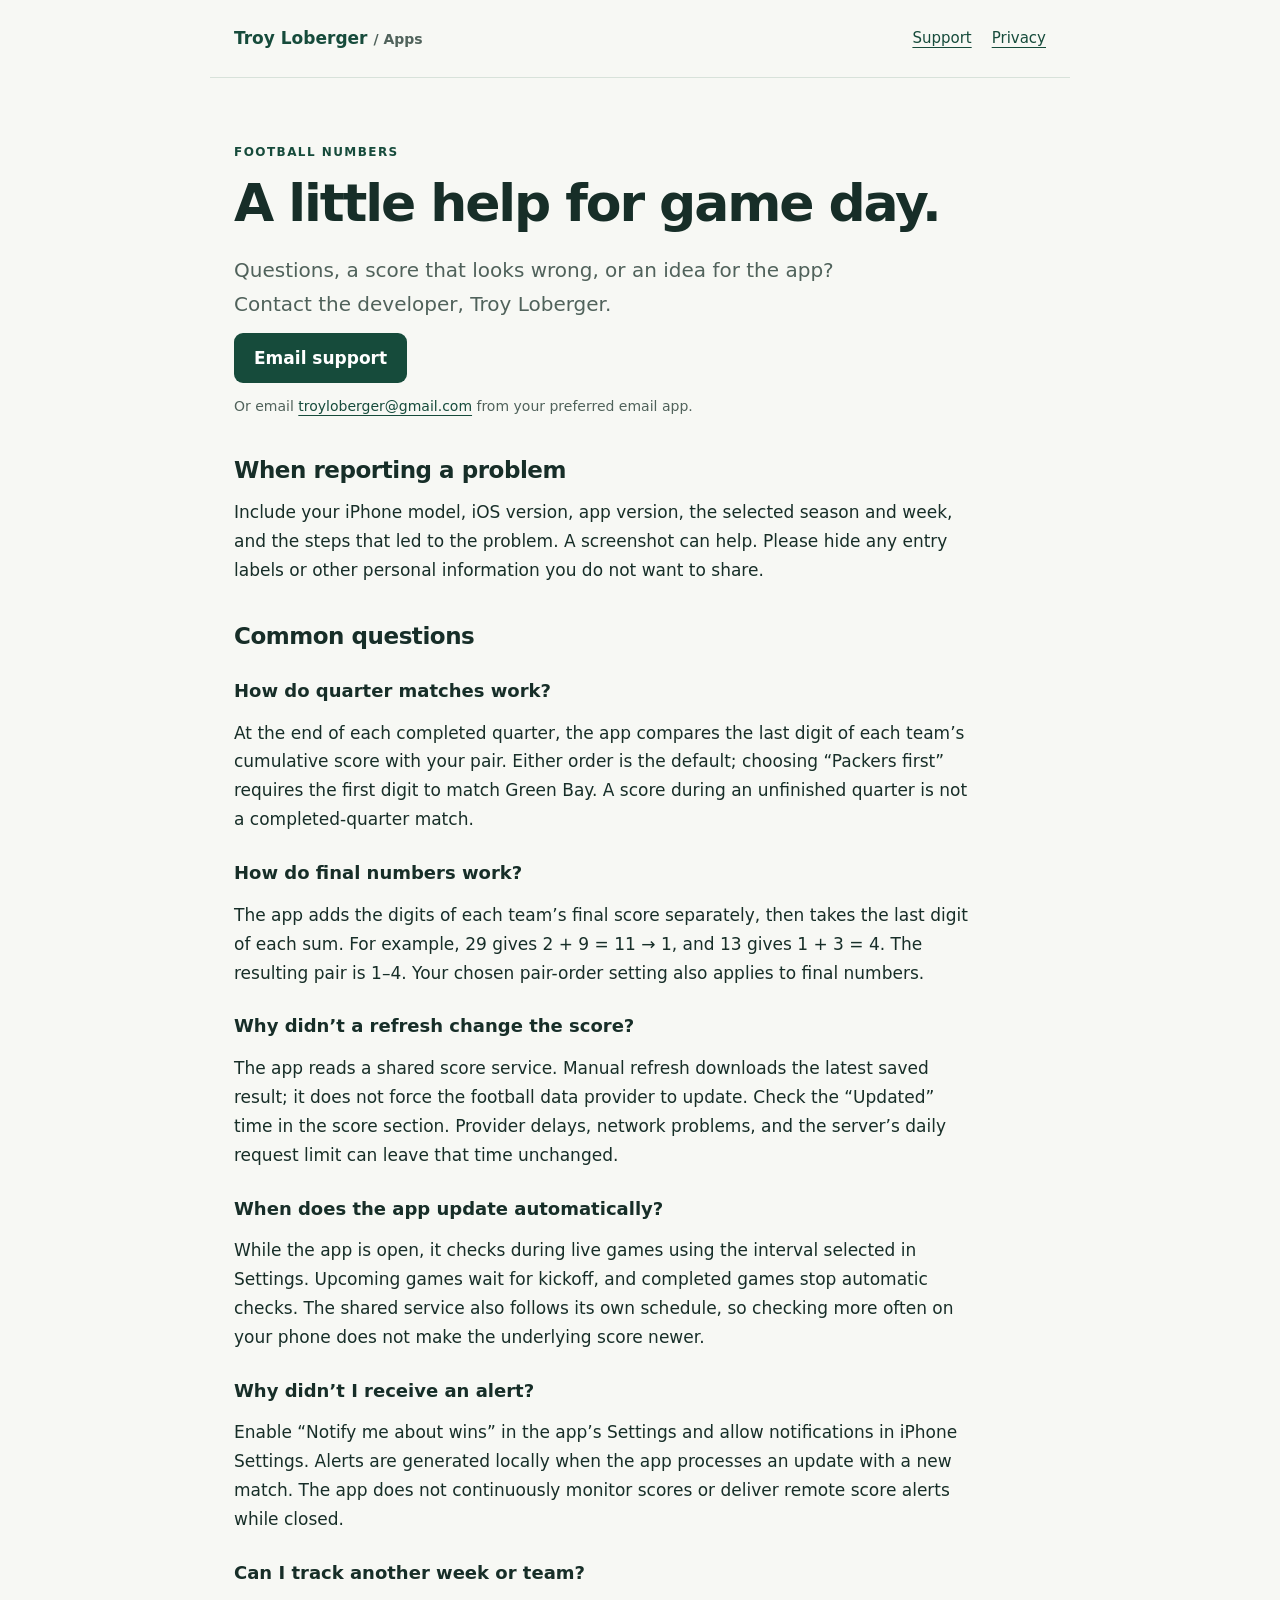
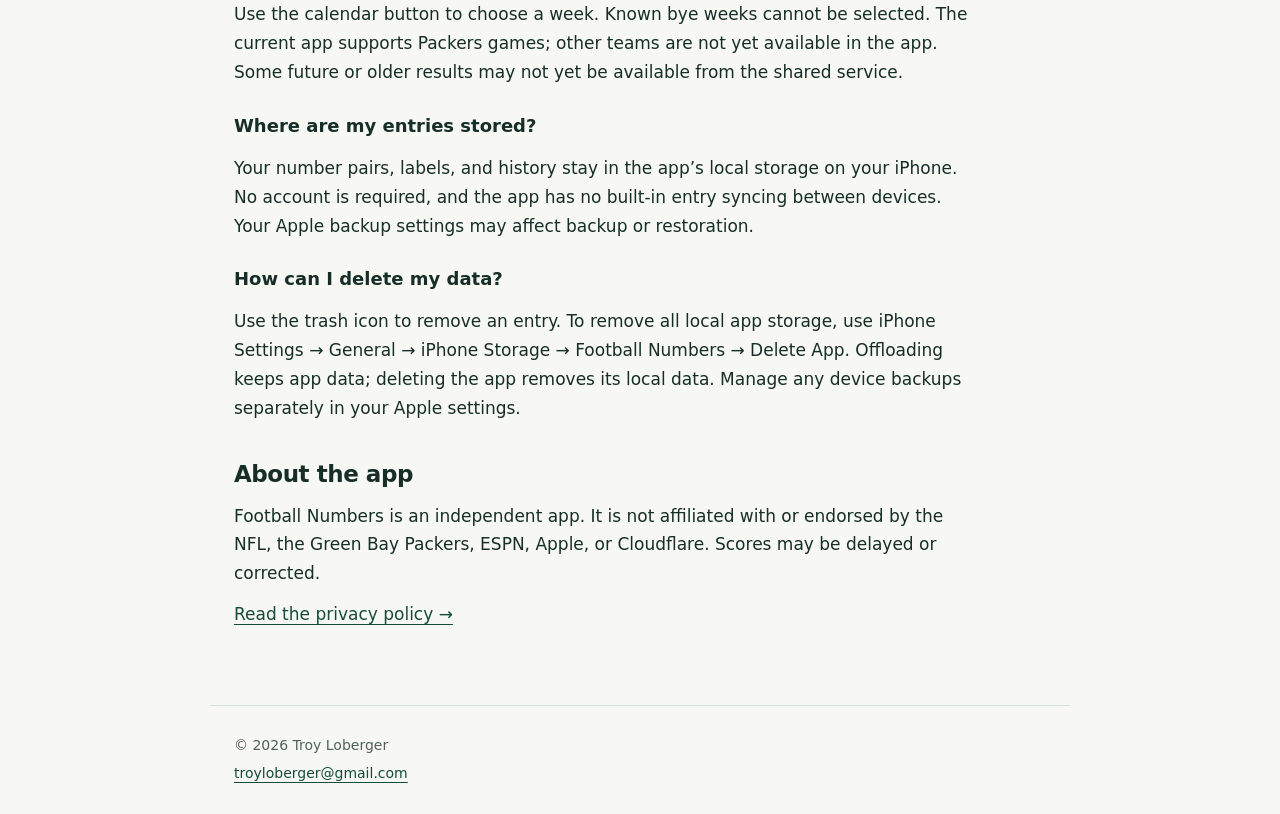
==== football-numbers/support.html @ c31c2f12 "Publish app support and privacy pages" ====
<!doctype html>
<html lang="en"><head><meta charset="utf-8"><meta name="viewport" content="width=device-width, initial-scale=1"><meta name="description" content="Contact Troy Loberger for Football Numbers support and find help with scores, matching rules, notifications, and local data."><title>Football Numbers Support · Troy Loberger</title><link rel="stylesheet" href="../styles.css"></head>
<body><a class="skip" href="#main">Skip to content</a><header><a class="brand" href="../index.html">Troy Loberger <span class="meta">/ Apps</span></a><nav aria-label="Main navigation"><a href="support.html">Support</a><a href="privacy.html">Privacy</a></nav></header><main id="main"><article><p class="eyebrow">Football Numbers</p><h1>A little help for game day.</h1><p class="intro">Questions, a score that looks wrong, or an idea for the app? Contact the developer, Troy Loberger.</p><p><a class="button" href="mailto:troyloberger@gmail.com?subject=Football%20Numbers%20Support">Email support</a></p><p class="meta">Or email <a href="mailto:troyloberger@gmail.com">troyloberger@gmail.com</a> from your preferred email app.</p>
<h2>When reporting a problem</h2><p>Include your iPhone model, iOS version, app version, the selected season and week, and the steps that led to the problem. A screenshot can help. Please hide any entry labels or other personal information you do not want to share.</p>
<h2>Common questions</h2><h3>How do quarter matches work?</h3><p>At the end of each completed quarter, the app compares the last digit of each team’s cumulative score with your pair. Either order is the default; choosing “Packers first” requires the first digit to match Green Bay. A score during an unfinished quarter is not a completed-quarter match.</p>
<h3>How do final numbers work?</h3><p>The app adds the digits of each team’s final score separately, then takes the last digit of each sum. For example, 29 gives 2 + 9 = 11 → 1, and 13 gives 1 + 3 = 4. The resulting pair is 1–4. Your chosen pair-order setting also applies to final numbers.</p>
<h3>Why didn’t a refresh change the score?</h3><p>The app reads a shared score service. Manual refresh downloads the latest saved result; it does not force the football data provider to update. Check the “Updated” time in the score section. Provider delays, network problems, and the server’s daily request limit can leave that time unchanged.</p>
<h3>When does the app update automatically?</h3><p>While the app is open, it checks during live games using the interval selected in Settings. Upcoming games wait for kickoff, and completed games stop automatic checks. The shared service also follows its own schedule, so checking more often on your phone does not make the underlying score newer.</p>
<h3>Why didn’t I receive an alert?</h3><p>Enable “Notify me about wins” in the app’s Settings and allow notifications in iPhone Settings. Alerts are generated locally when the app processes an update with a new match. The app does not continuously monitor scores or deliver remote score alerts while closed.</p>
<h3>Can I track another week or team?</h3><p>Use the calendar button to choose a week. Known bye weeks cannot be selected. The current app supports Packers games; other teams are not yet available in the app. Some future or older results may not yet be available from the shared service.</p>
<h3>Where are my entries stored?</h3><p>Your number pairs, labels, and history stay in the app’s local storage on your iPhone. No account is required, and the app has no built-in entry syncing between devices. Your Apple backup settings may affect backup or restoration.</p>
<h3>How can I delete my data?</h3><p>Use the trash icon to remove an entry. To remove all local app storage, use iPhone Settings → General → iPhone Storage → Football Numbers → Delete App. Offloading keeps app data; deleting the app removes its local data. Manage any device backups separately in your Apple settings.</p>
<h2>About the app</h2><p>Football Numbers is an independent app. It is not affiliated with or endorsed by the NFL, the Green Bay Packers, ESPN, Apple, or Cloudflare. Scores may be delayed or corrected.</p><p><a href="privacy.html">Read the privacy policy →</a></p></article></main><footer><p>© 2026 Troy Loberger</p><p><a href="mailto:troyloberger@gmail.com">troyloberger@gmail.com</a></p></footer></body></html>
---- styles.css ----
:root{color-scheme:light;--ink:#172e28;--muted:#50625b;--green:#164b3b;--paper:#f7f8f4;--line:#d8e2da}*{box-sizing:border-box}body{margin:0;background:var(--paper);color:var(--ink);font-family:system-ui,-apple-system,BlinkMacSystemFont,"Segoe UI",sans-serif;font-size:17px;line-height:1.7}a{color:var(--green);text-underline-offset:4px}a:hover{text-decoration-thickness:2px}a:focus-visible{outline:3px solid #9b6900;outline-offset:5px}.skip{position:absolute;left:16px;top:-80px;background:white;padding:8px}.skip:focus{top:8px}header,main,footer{max-width:860px;margin:auto;padding:24px}header{display:flex;justify-content:space-between;align-items:center;gap:16px;border-bottom:1px solid var(--line)}.brand{font-weight:750;text-decoration:none}nav{display:flex;gap:20px;font-size:15px}main{padding-top:52px;padding-bottom:64px;min-height:65vh}.eyebrow{text-transform:uppercase;letter-spacing:.12em;font-size:12px;font-weight:750;color:var(--green)}h1{font-size:clamp(34px,7vw,52px);line-height:1.12;letter-spacing:-.04em;margin:12px 0 20px}h2{font-size:23px;line-height:1.35;margin:36px 0 12px;letter-spacing:-.02em}h3{font-size:18px;margin:24px 0 8px}p,ul,ol{margin:12px 0}.intro{font-size:20px;color:var(--muted);max-width:680px}.meta{font-size:14px;color:var(--muted)}.callout{background:#eaf0e9;padding:20px 24px;border-left:4px solid var(--green);border-radius:0 10px 10px 0;margin:28px 0}.app{background:white;border:1px solid var(--line);padding:28px;border-radius:16px;margin-top:32px}.app h2{margin-top:0}.links{display:flex;gap:24px;flex-wrap:wrap;margin-top:20px}.button{display:inline-block;background:var(--green);color:white;padding:11px 20px;border-radius:9px;text-decoration:none;font-weight:650;overflow-wrap:anywhere}footer{border-top:1px solid var(--line);font-size:14px;color:var(--muted)}footer p{margin:4px 0}li{padding-left:4px;margin:5px 0}article{max-width:740px}code{font-size:.9em} @media(max-width:540px){header{align-items:flex-start;flex-direction:column}main{padding-top:32px}nav{gap:18px}.callout,.app{padding:20px}body{font-size:16px}}
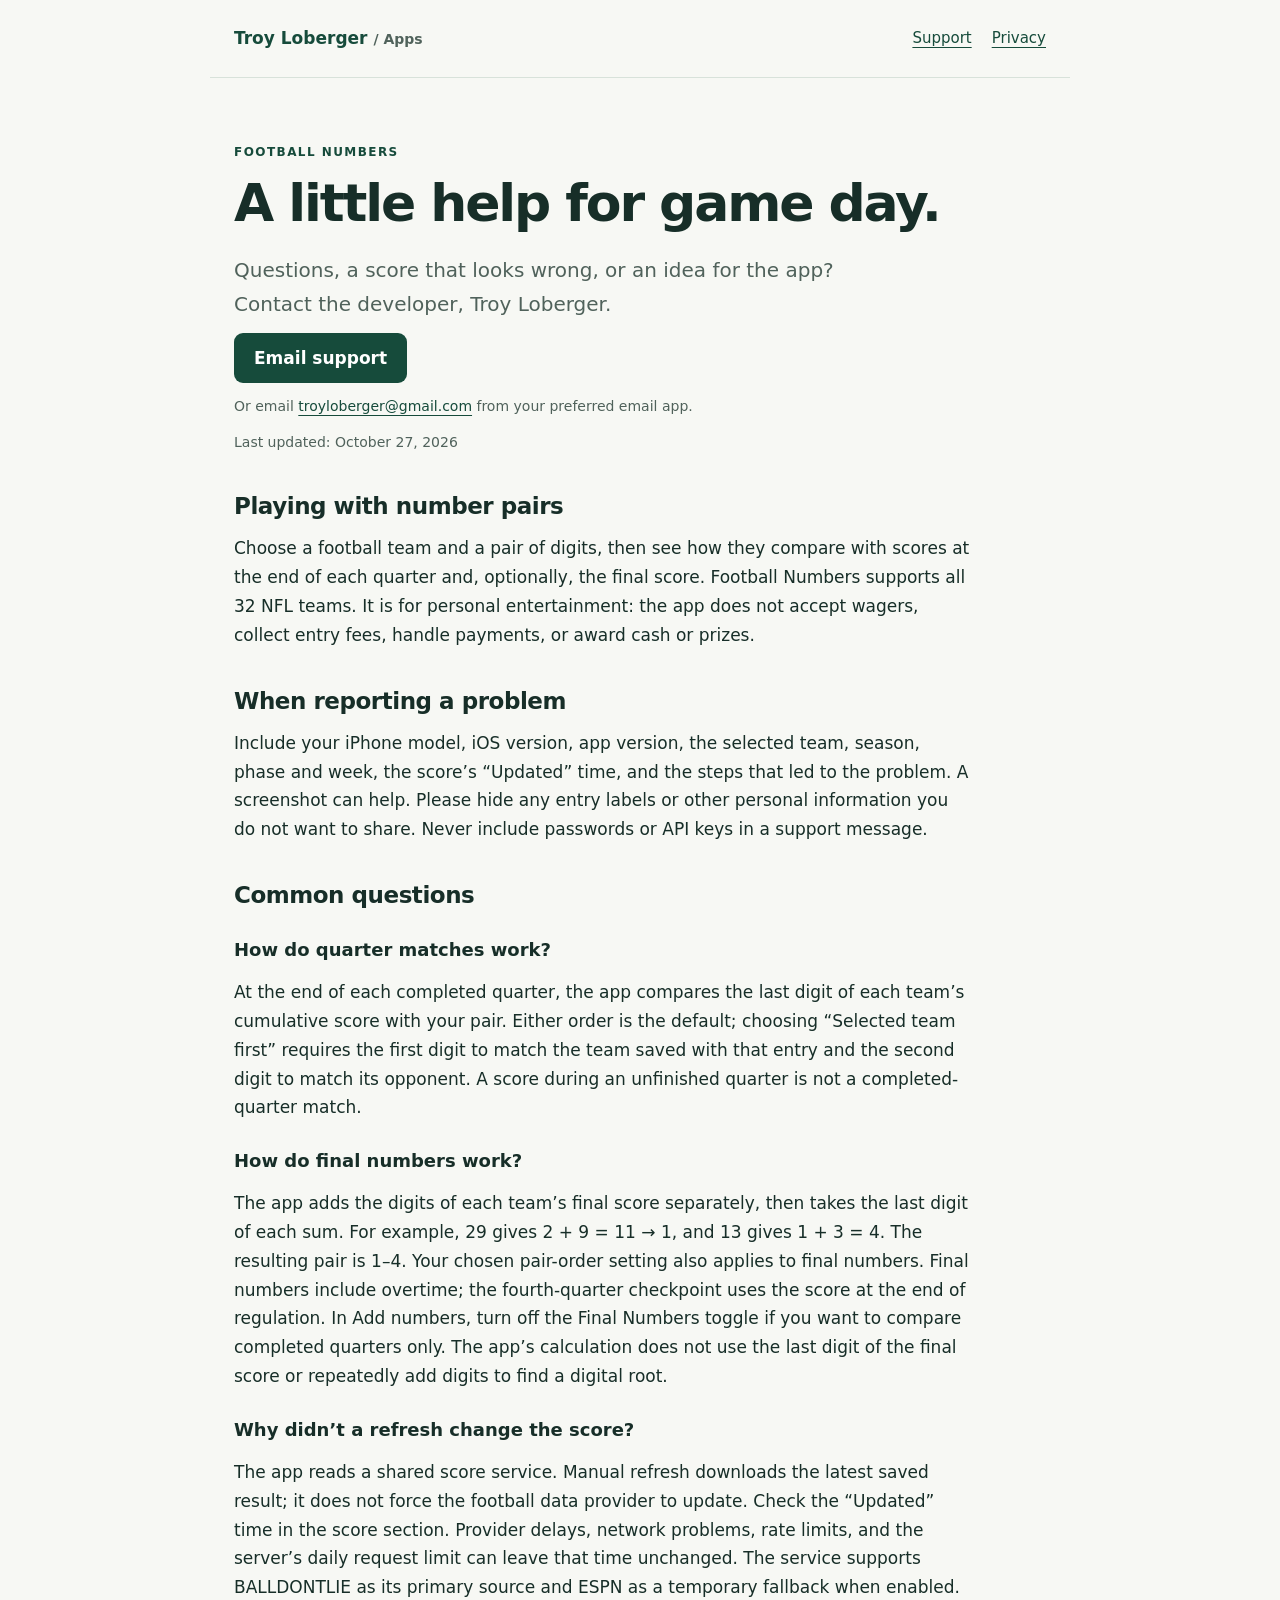
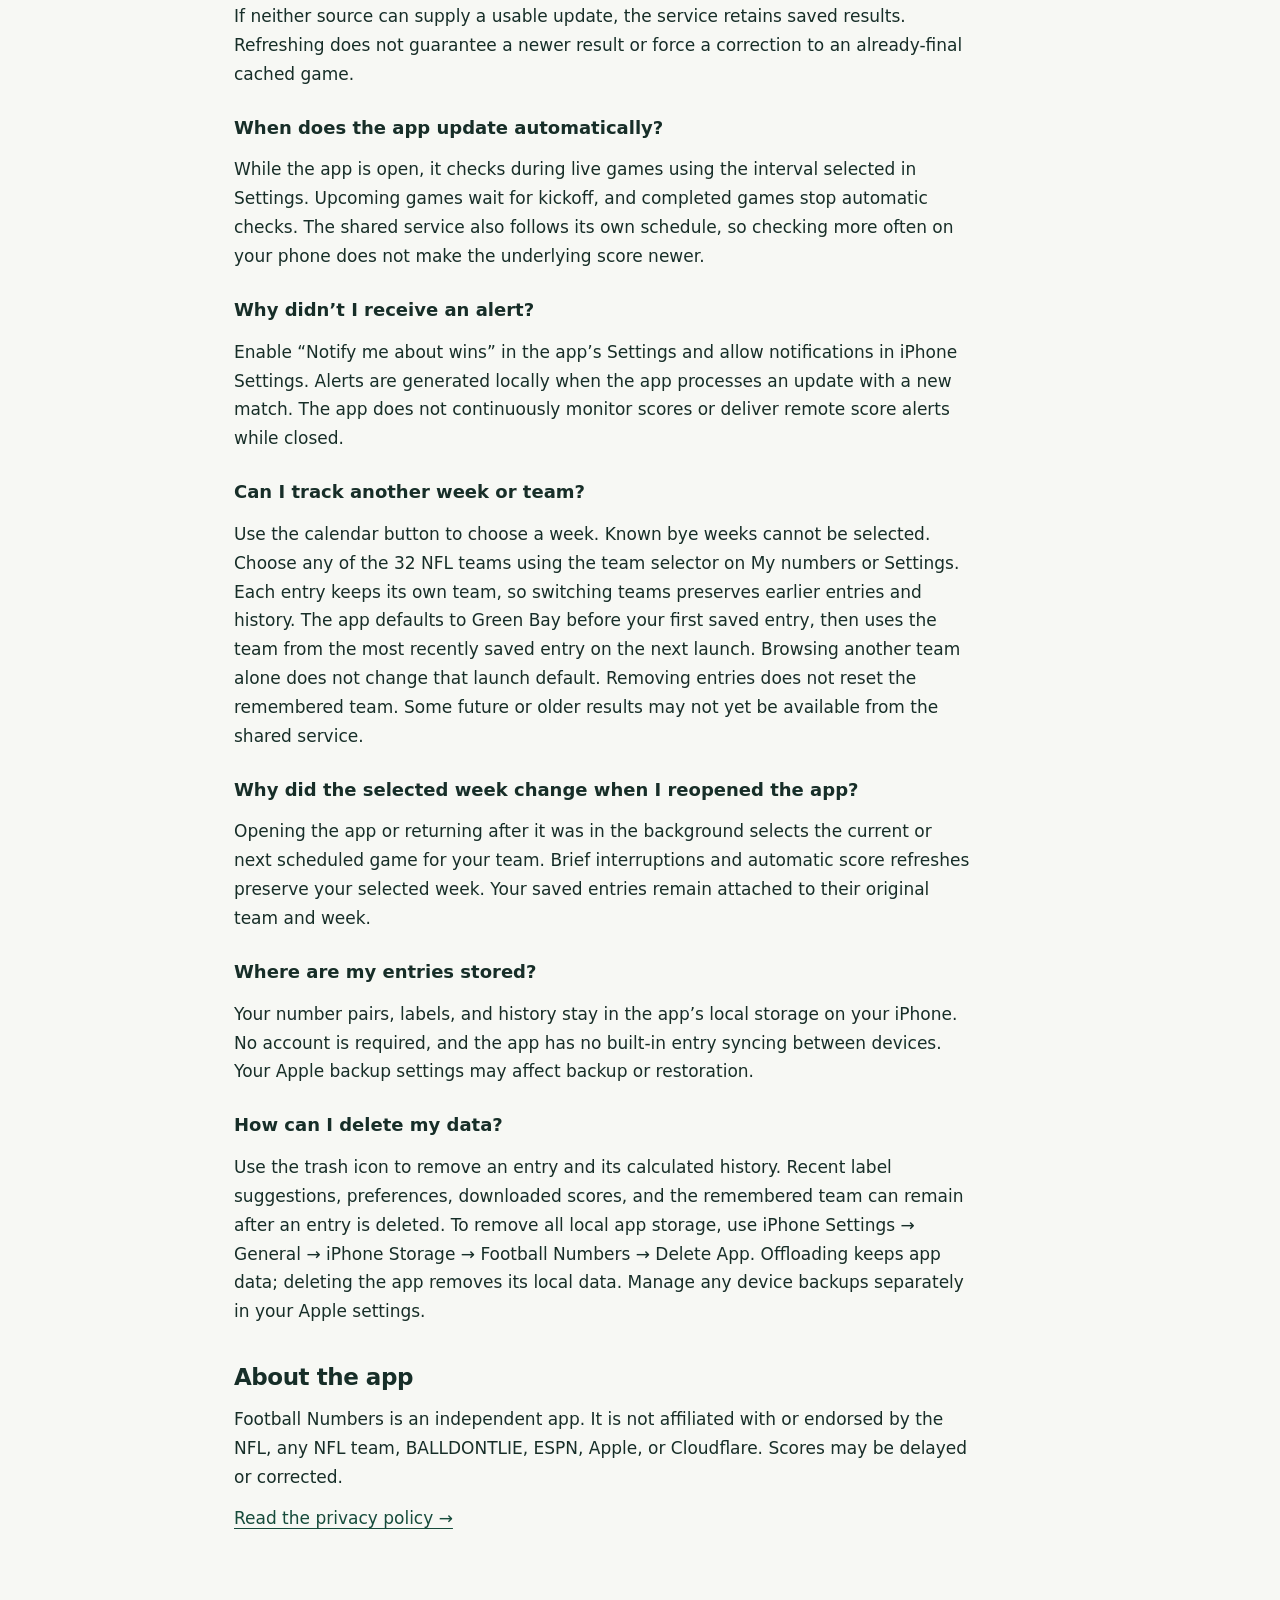
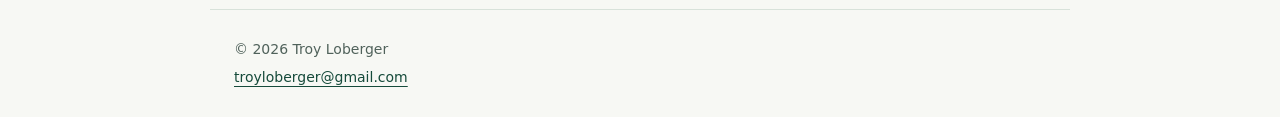
==== commit a13b9fc9: "Update Football Numbers privacy and support for all-team score matching" ====
--- a/football-numbers/support.html
+++ b/football-numbers/support.html
@@ -1,13 +1,16 @@
 <!doctype html>
 <html lang="en"><head><meta charset="utf-8"><meta name="viewport" content="width=device-width, initial-scale=1"><meta name="description" content="Contact Troy Loberger for Football Numbers support and find help with scores, matching rules, notifications, and local data."><title>Football Numbers Support · Troy Loberger</title><link rel="stylesheet" href="../styles.css"></head>
 <body><a class="skip" href="#main">Skip to content</a><header><a class="brand" href="../index.html">Troy Loberger <span class="meta">/ Apps</span></a><nav aria-label="Main navigation"><a href="support.html">Support</a><a href="privacy.html">Privacy</a></nav></header><main id="main"><article><p class="eyebrow">Football Numbers</p><h1>A little help for game day.</h1><p class="intro">Questions, a score that looks wrong, or an idea for the app? Contact the developer, Troy Loberger.</p><p><a class="button" href="mailto:troyloberger@gmail.com?subject=Football%20Numbers%20Support">Email support</a></p><p class="meta">Or email <a href="mailto:troyloberger@gmail.com">troyloberger@gmail.com</a> from your preferred email app.</p>
-<h2>When reporting a problem</h2><p>Include your iPhone model, iOS version, app version, the selected season and week, and the steps that led to the problem. A screenshot can help. Please hide any entry labels or other personal information you do not want to share.</p>
-<h2>Common questions</h2><h3>How do quarter matches work?</h3><p>At the end of each completed quarter, the app compares the last digit of each team’s cumulative score with your pair. Either order is the default; choosing “Packers first” requires the first digit to match Green Bay. A score during an unfinished quarter is not a completed-quarter match.</p>
-<h3>How do final numbers work?</h3><p>The app adds the digits of each team’s final score separately, then takes the last digit of each sum. For example, 29 gives 2 + 9 = 11 → 1, and 13 gives 1 + 3 = 4. The resulting pair is 1–4. Your chosen pair-order setting also applies to final numbers.</p>
-<h3>Why didn’t a refresh change the score?</h3><p>The app reads a shared score service. Manual refresh downloads the latest saved result; it does not force the football data provider to update. Check the “Updated” time in the score section. Provider delays, network problems, and the server’s daily request limit can leave that time unchanged.</p>
+<p class="meta">Last updated: October 27, 2026</p>
+<h2>Playing with number pairs</h2><p>Choose a football team and a pair of digits, then see how they compare with scores at the end of each quarter and, optionally, the final score. Football Numbers supports all 32 NFL teams. It is for personal entertainment: the app does not accept wagers, collect entry fees, handle payments, or award cash or prizes.</p>
+<h2>When reporting a problem</h2><p>Include your iPhone model, iOS version, app version, the selected team, season, phase and week, the score’s “Updated” time, and the steps that led to the problem. A screenshot can help. Please hide any entry labels or other personal information you do not want to share. Never include passwords or API keys in a support message.</p>
+<h2>Common questions</h2><h3>How do quarter matches work?</h3><p>At the end of each completed quarter, the app compares the last digit of each team’s cumulative score with your pair. Either order is the default; choosing “Selected team first” requires the first digit to match the team saved with that entry and the second digit to match its opponent. A score during an unfinished quarter is not a completed-quarter match.</p>
+<h3>How do final numbers work?</h3><p>The app adds the digits of each team’s final score separately, then takes the last digit of each sum. For example, 29 gives 2 + 9 = 11 → 1, and 13 gives 1 + 3 = 4. The resulting pair is 1–4. Your chosen pair-order setting also applies to final numbers. Final numbers include overtime; the fourth-quarter checkpoint uses the score at the end of regulation. In Add numbers, turn off the Final Numbers toggle if you want to compare completed quarters only. The app’s calculation does not use the last digit of the final score or repeatedly add digits to find a digital root.</p>
+<h3>Why didn’t a refresh change the score?</h3><p>The app reads a shared score service. Manual refresh downloads the latest saved result; it does not force the football data provider to update. Check the “Updated” time in the score section. Provider delays, network problems, rate limits, and the server’s daily request limit can leave that time unchanged. The service supports BALLDONTLIE as its primary source and ESPN as a temporary fallback when enabled. If neither source can supply a usable update, the service retains saved results. Refreshing does not guarantee a newer result or force a correction to an already-final cached game.</p>
 <h3>When does the app update automatically?</h3><p>While the app is open, it checks during live games using the interval selected in Settings. Upcoming games wait for kickoff, and completed games stop automatic checks. The shared service also follows its own schedule, so checking more often on your phone does not make the underlying score newer.</p>
 <h3>Why didn’t I receive an alert?</h3><p>Enable “Notify me about wins” in the app’s Settings and allow notifications in iPhone Settings. Alerts are generated locally when the app processes an update with a new match. The app does not continuously monitor scores or deliver remote score alerts while closed.</p>
-<h3>Can I track another week or team?</h3><p>Use the calendar button to choose a week. Known bye weeks cannot be selected. The current app supports Packers games; other teams are not yet available in the app. Some future or older results may not yet be available from the shared service.</p>
+<h3>Can I track another week or team?</h3><p>Use the calendar button to choose a week. Known bye weeks cannot be selected. Choose any of the 32 NFL teams using the team selector on My numbers or Settings. Each entry keeps its own team, so switching teams preserves earlier entries and history. The app defaults to Green Bay before your first saved entry, then uses the team from the most recently saved entry on the next launch. Browsing another team alone does not change that launch default. Removing entries does not reset the remembered team. Some future or older results may not yet be available from the shared service.</p>
+<h3>Why did the selected week change when I reopened the app?</h3><p>Opening the app or returning after it was in the background selects the current or next scheduled game for your team. Brief interruptions and automatic score refreshes preserve your selected week. Your saved entries remain attached to their original team and week.</p>
 <h3>Where are my entries stored?</h3><p>Your number pairs, labels, and history stay in the app’s local storage on your iPhone. No account is required, and the app has no built-in entry syncing between devices. Your Apple backup settings may affect backup or restoration.</p>
-<h3>How can I delete my data?</h3><p>Use the trash icon to remove an entry. To remove all local app storage, use iPhone Settings → General → iPhone Storage → Football Numbers → Delete App. Offloading keeps app data; deleting the app removes its local data. Manage any device backups separately in your Apple settings.</p>
-<h2>About the app</h2><p>Football Numbers is an independent app. It is not affiliated with or endorsed by the NFL, the Green Bay Packers, ESPN, Apple, or Cloudflare. Scores may be delayed or corrected.</p><p><a href="privacy.html">Read the privacy policy →</a></p></article></main><footer><p>© 2026 Troy Loberger</p><p><a href="mailto:troyloberger@gmail.com">troyloberger@gmail.com</a></p></footer></body></html>+<h3>How can I delete my data?</h3><p>Use the trash icon to remove an entry and its calculated history. Recent label suggestions, preferences, downloaded scores, and the remembered team can remain after an entry is deleted. To remove all local app storage, use iPhone Settings → General → iPhone Storage → Football Numbers → Delete App. Offloading keeps app data; deleting the app removes its local data. Manage any device backups separately in your Apple settings.</p>
+<h2>About the app</h2><p>Football Numbers is an independent app. It is not affiliated with or endorsed by the NFL, any NFL team, BALLDONTLIE, ESPN, Apple, or Cloudflare. Scores may be delayed or corrected.</p><p><a href="privacy.html">Read the privacy policy →</a></p></article></main><footer><p>© 2026 Troy Loberger</p><p><a href="mailto:troyloberger@gmail.com">troyloberger@gmail.com</a></p></footer></body></html>
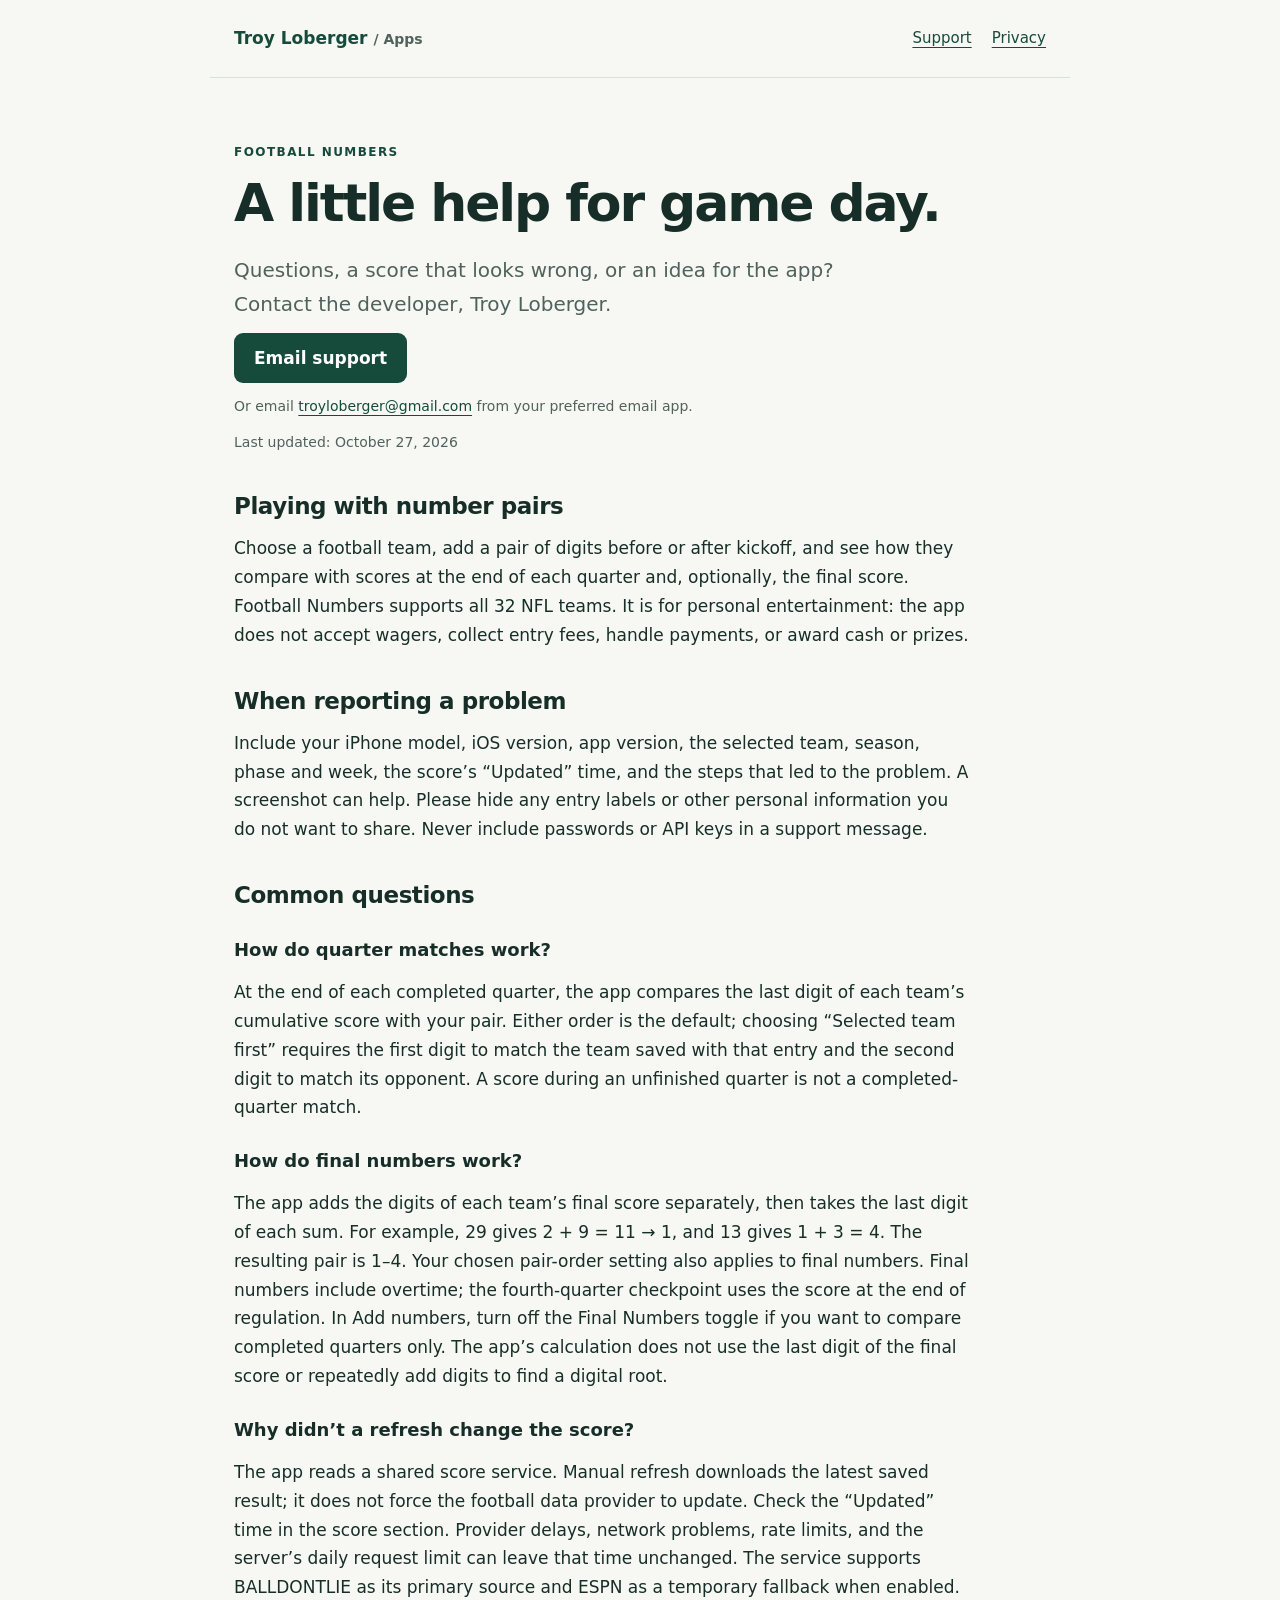
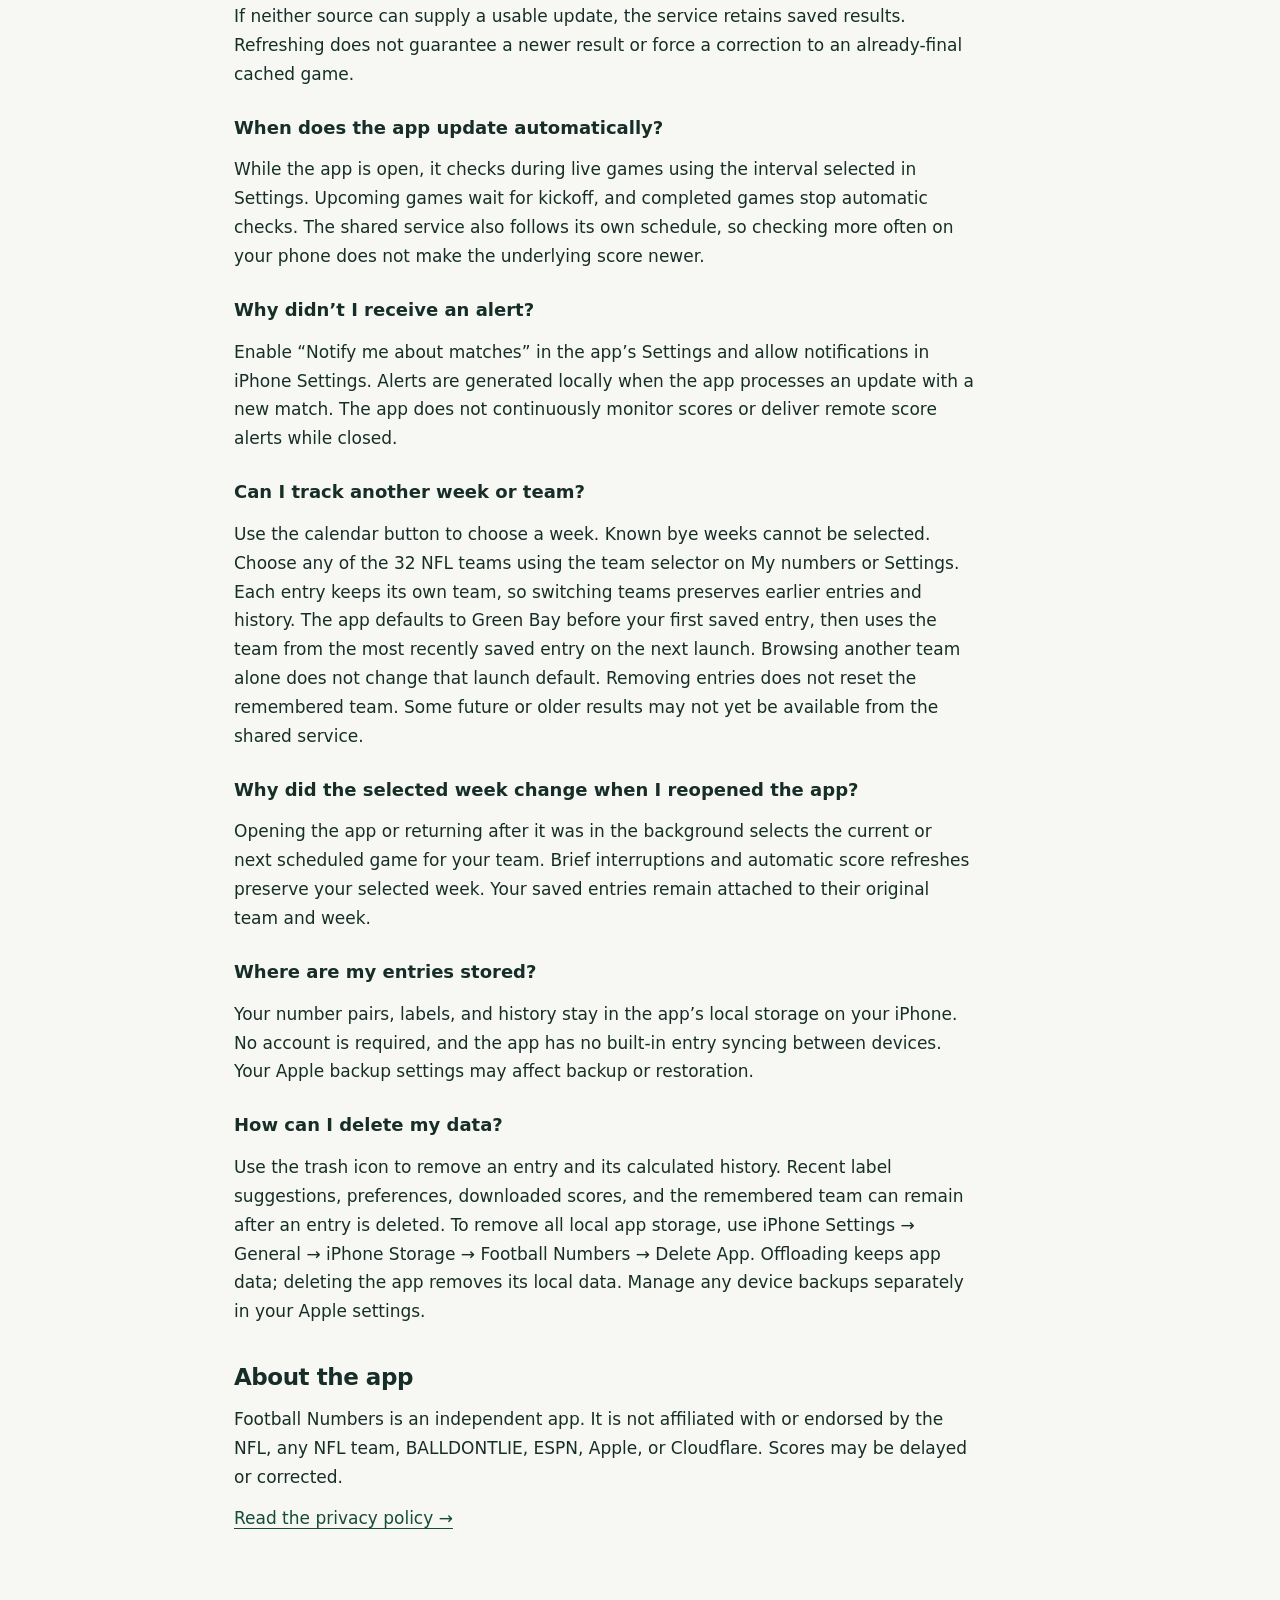
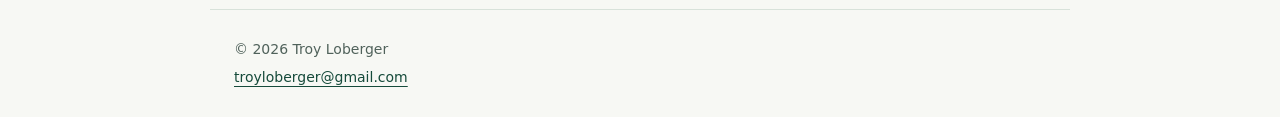
==== commit 7ca2ddd9: "Align support copy with match alerts and after-kickoff guesses" ====
--- a/football-numbers/support.html
+++ b/football-numbers/support.html
@@ -2,13 +2,13 @@
 <html lang="en"><head><meta charset="utf-8"><meta name="viewport" content="width=device-width, initial-scale=1"><meta name="description" content="Contact Troy Loberger for Football Numbers support and find help with scores, matching rules, notifications, and local data."><title>Football Numbers Support · Troy Loberger</title><link rel="stylesheet" href="../styles.css"></head>
 <body><a class="skip" href="#main">Skip to content</a><header><a class="brand" href="../index.html">Troy Loberger <span class="meta">/ Apps</span></a><nav aria-label="Main navigation"><a href="support.html">Support</a><a href="privacy.html">Privacy</a></nav></header><main id="main"><article><p class="eyebrow">Football Numbers</p><h1>A little help for game day.</h1><p class="intro">Questions, a score that looks wrong, or an idea for the app? Contact the developer, Troy Loberger.</p><p><a class="button" href="mailto:troyloberger@gmail.com?subject=Football%20Numbers%20Support">Email support</a></p><p class="meta">Or email <a href="mailto:troyloberger@gmail.com">troyloberger@gmail.com</a> from your preferred email app.</p>
 <p class="meta">Last updated: October 27, 2026</p>
-<h2>Playing with number pairs</h2><p>Choose a football team and a pair of digits, then see how they compare with scores at the end of each quarter and, optionally, the final score. Football Numbers supports all 32 NFL teams. It is for personal entertainment: the app does not accept wagers, collect entry fees, handle payments, or award cash or prizes.</p>
+<h2>Playing with number pairs</h2><p>Choose a football team, add a pair of digits before or after kickoff, and see how they compare with scores at the end of each quarter and, optionally, the final score. Football Numbers supports all 32 NFL teams. It is for personal entertainment: the app does not accept wagers, collect entry fees, handle payments, or award cash or prizes.</p>
 <h2>When reporting a problem</h2><p>Include your iPhone model, iOS version, app version, the selected team, season, phase and week, the score’s “Updated” time, and the steps that led to the problem. A screenshot can help. Please hide any entry labels or other personal information you do not want to share. Never include passwords or API keys in a support message.</p>
 <h2>Common questions</h2><h3>How do quarter matches work?</h3><p>At the end of each completed quarter, the app compares the last digit of each team’s cumulative score with your pair. Either order is the default; choosing “Selected team first” requires the first digit to match the team saved with that entry and the second digit to match its opponent. A score during an unfinished quarter is not a completed-quarter match.</p>
 <h3>How do final numbers work?</h3><p>The app adds the digits of each team’s final score separately, then takes the last digit of each sum. For example, 29 gives 2 + 9 = 11 → 1, and 13 gives 1 + 3 = 4. The resulting pair is 1–4. Your chosen pair-order setting also applies to final numbers. Final numbers include overtime; the fourth-quarter checkpoint uses the score at the end of regulation. In Add numbers, turn off the Final Numbers toggle if you want to compare completed quarters only. The app’s calculation does not use the last digit of the final score or repeatedly add digits to find a digital root.</p>
 <h3>Why didn’t a refresh change the score?</h3><p>The app reads a shared score service. Manual refresh downloads the latest saved result; it does not force the football data provider to update. Check the “Updated” time in the score section. Provider delays, network problems, rate limits, and the server’s daily request limit can leave that time unchanged. The service supports BALLDONTLIE as its primary source and ESPN as a temporary fallback when enabled. If neither source can supply a usable update, the service retains saved results. Refreshing does not guarantee a newer result or force a correction to an already-final cached game.</p>
 <h3>When does the app update automatically?</h3><p>While the app is open, it checks during live games using the interval selected in Settings. Upcoming games wait for kickoff, and completed games stop automatic checks. The shared service also follows its own schedule, so checking more often on your phone does not make the underlying score newer.</p>
-<h3>Why didn’t I receive an alert?</h3><p>Enable “Notify me about wins” in the app’s Settings and allow notifications in iPhone Settings. Alerts are generated locally when the app processes an update with a new match. The app does not continuously monitor scores or deliver remote score alerts while closed.</p>
+<h3>Why didn’t I receive an alert?</h3><p>Enable “Notify me about matches” in the app’s Settings and allow notifications in iPhone Settings. Alerts are generated locally when the app processes an update with a new match. The app does not continuously monitor scores or deliver remote score alerts while closed.</p>
 <h3>Can I track another week or team?</h3><p>Use the calendar button to choose a week. Known bye weeks cannot be selected. Choose any of the 32 NFL teams using the team selector on My numbers or Settings. Each entry keeps its own team, so switching teams preserves earlier entries and history. The app defaults to Green Bay before your first saved entry, then uses the team from the most recently saved entry on the next launch. Browsing another team alone does not change that launch default. Removing entries does not reset the remembered team. Some future or older results may not yet be available from the shared service.</p>
 <h3>Why did the selected week change when I reopened the app?</h3><p>Opening the app or returning after it was in the background selects the current or next scheduled game for your team. Brief interruptions and automatic score refreshes preserve your selected week. Your saved entries remain attached to their original team and week.</p>
 <h3>Where are my entries stored?</h3><p>Your number pairs, labels, and history stay in the app’s local storage on your iPhone. No account is required, and the app has no built-in entry syncing between devices. Your Apple backup settings may affect backup or restoration.</p>
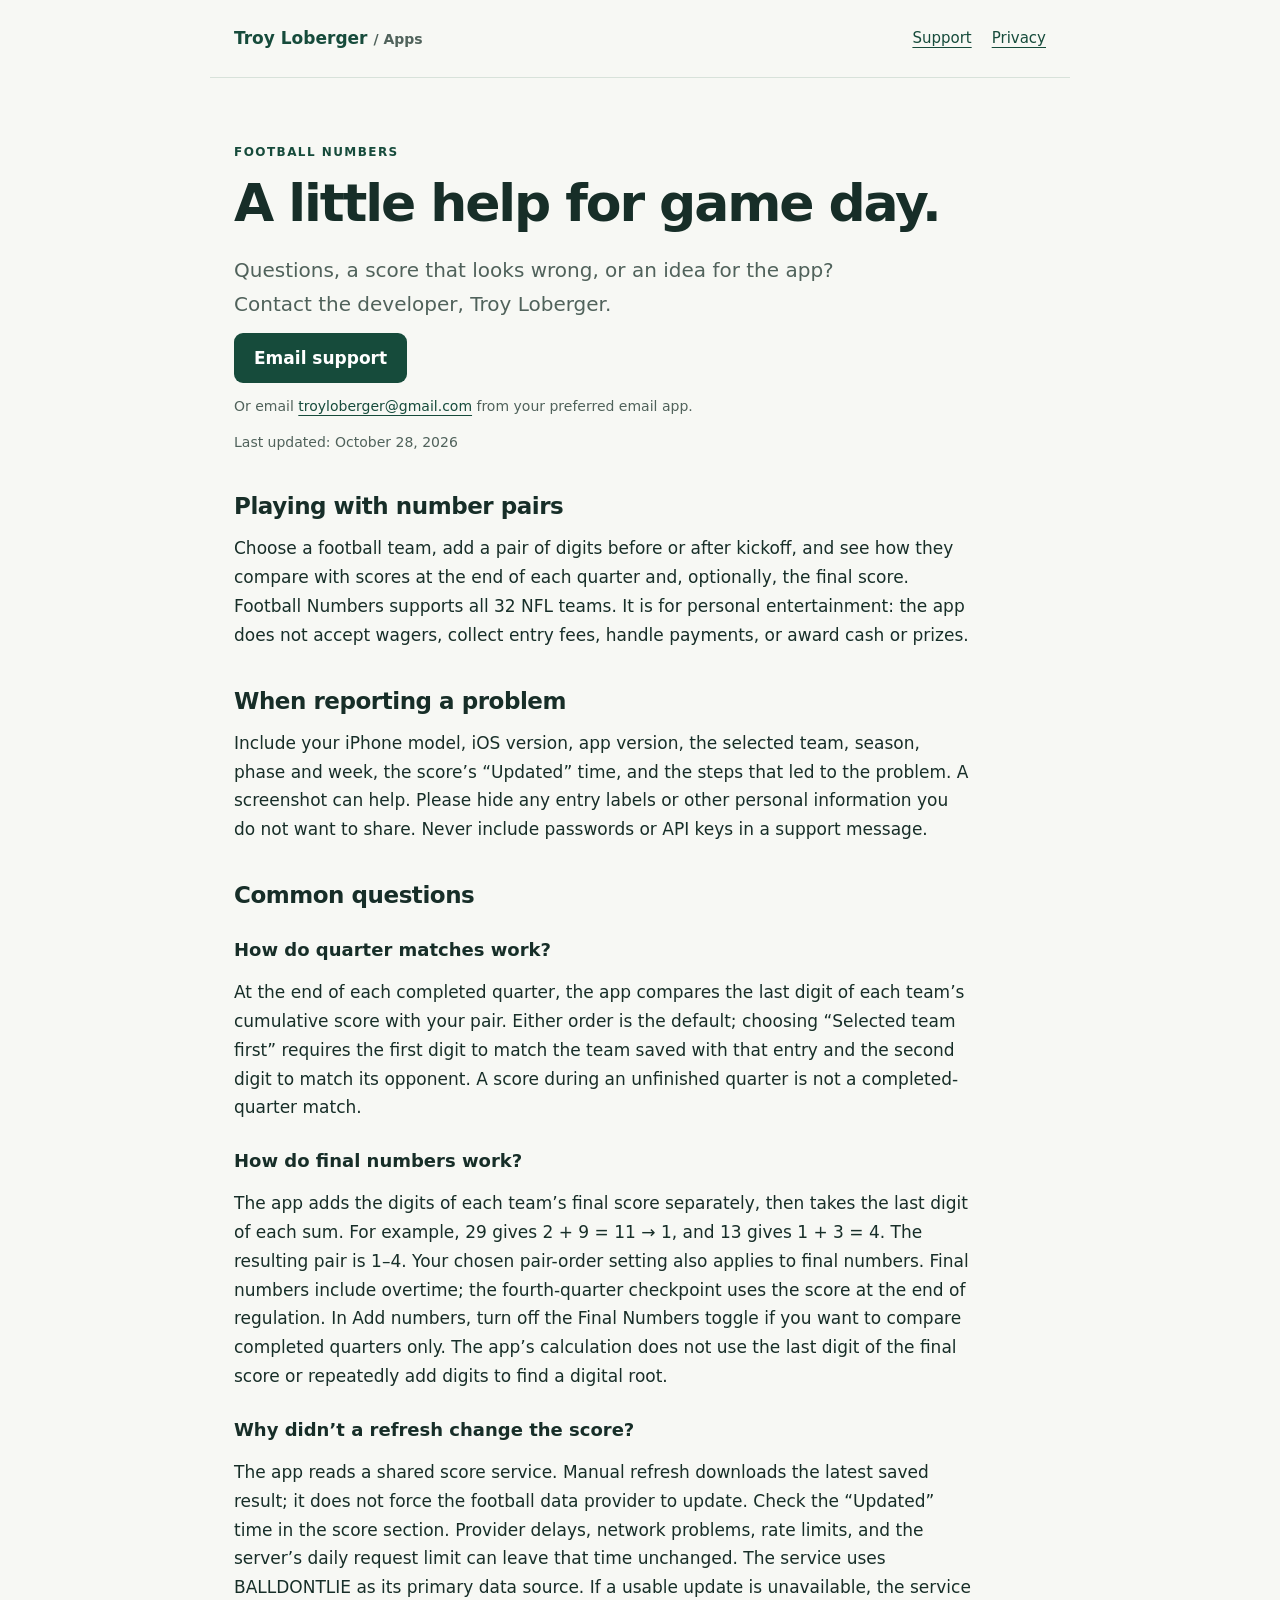
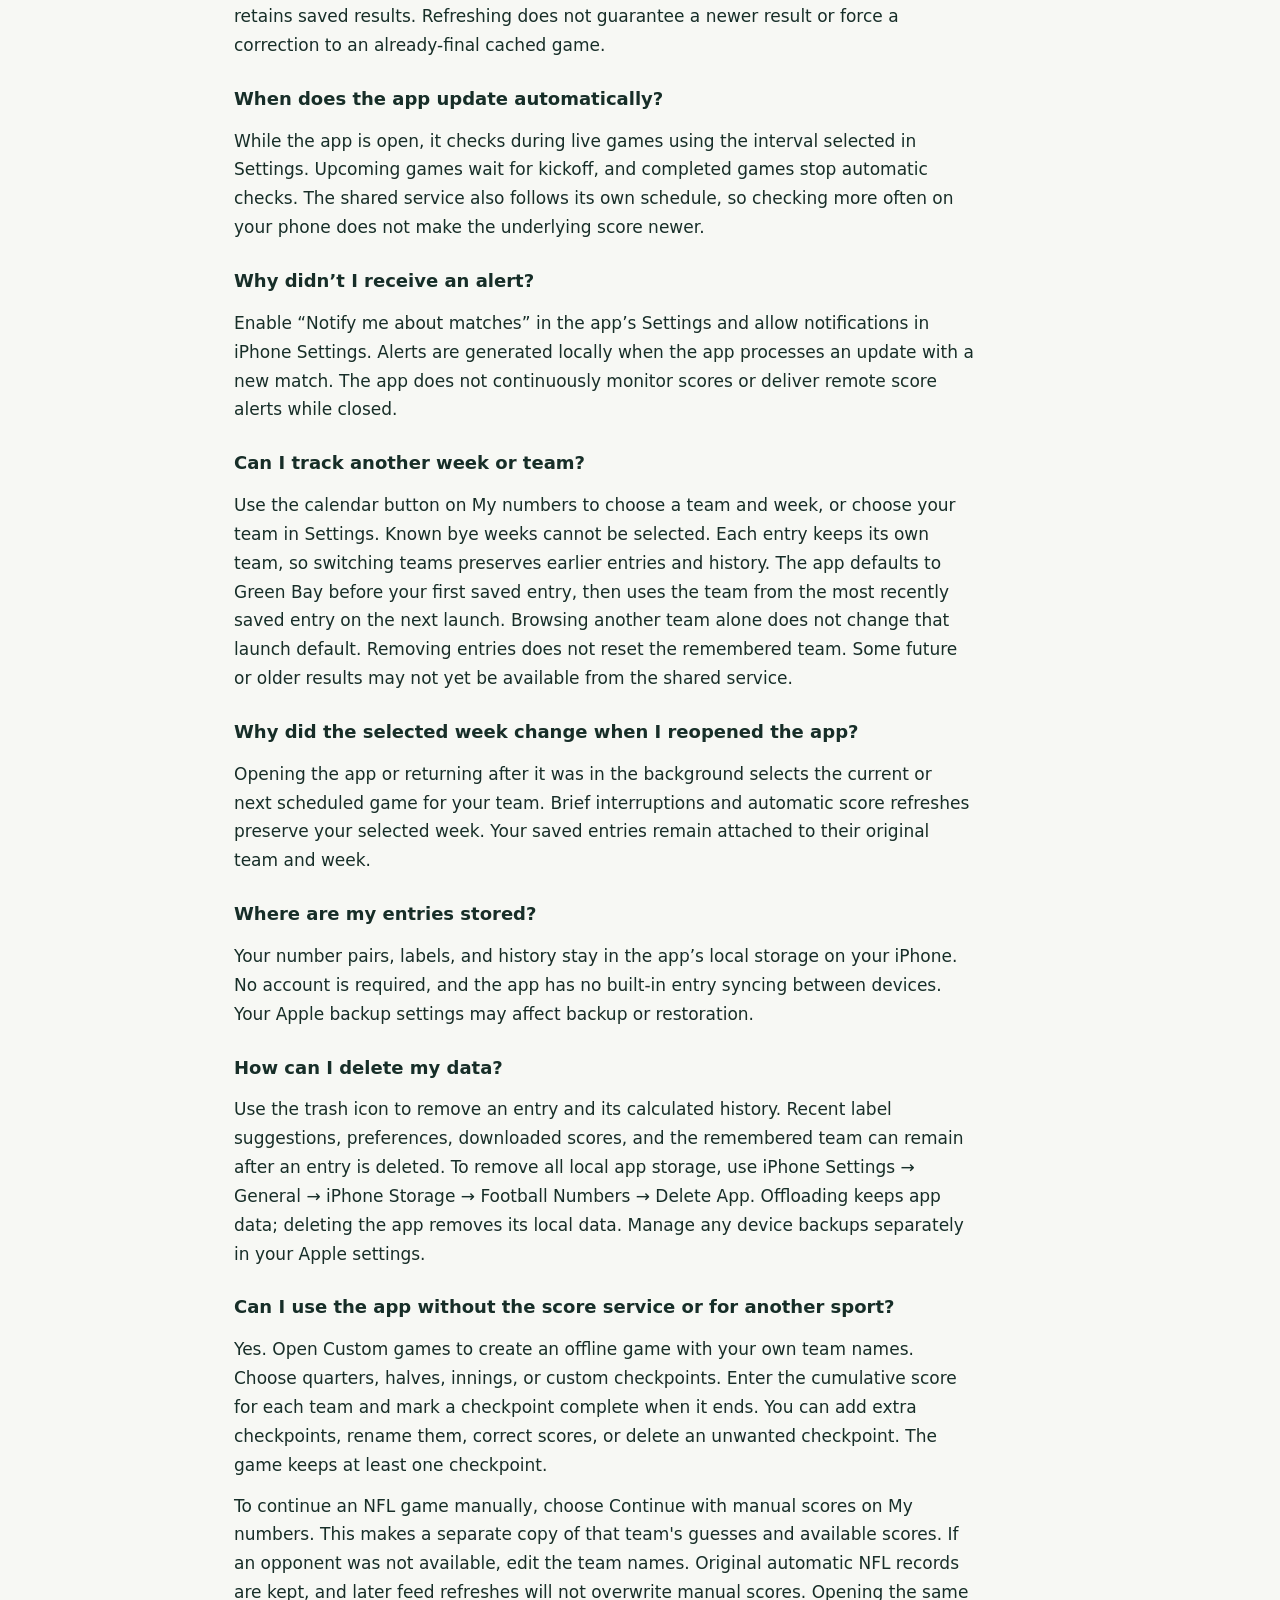
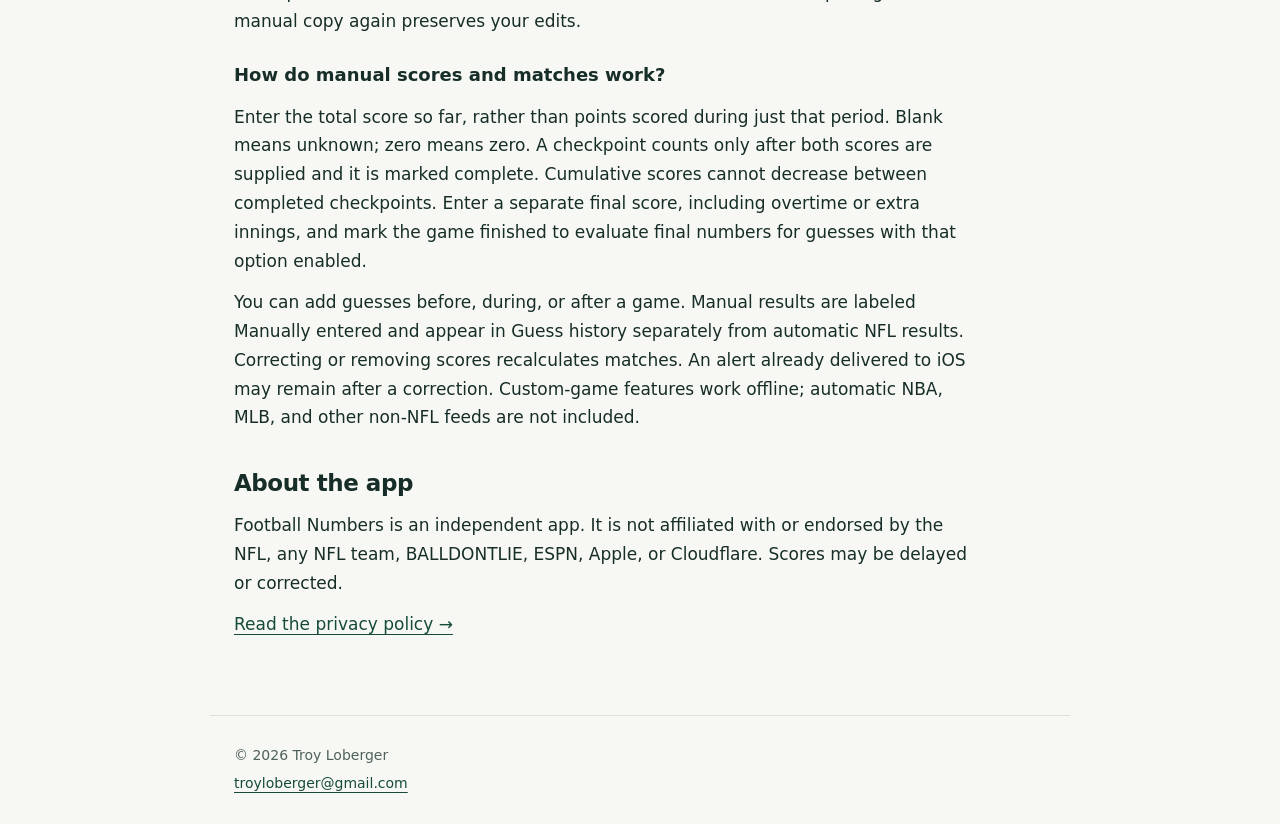
==== commit 9364ec44: "Document offline custom games and updated logging practices" ====
--- a/football-numbers/support.html
+++ b/football-numbers/support.html
@@ -1,16 +1,17 @@
 <!doctype html>
 <html lang="en"><head><meta charset="utf-8"><meta name="viewport" content="width=device-width, initial-scale=1"><meta name="description" content="Contact Troy Loberger for Football Numbers support and find help with scores, matching rules, notifications, and local data."><title>Football Numbers Support · Troy Loberger</title><link rel="stylesheet" href="../styles.css"></head>
 <body><a class="skip" href="#main">Skip to content</a><header><a class="brand" href="../index.html">Troy Loberger <span class="meta">/ Apps</span></a><nav aria-label="Main navigation"><a href="support.html">Support</a><a href="privacy.html">Privacy</a></nav></header><main id="main"><article><p class="eyebrow">Football Numbers</p><h1>A little help for game day.</h1><p class="intro">Questions, a score that looks wrong, or an idea for the app? Contact the developer, Troy Loberger.</p><p><a class="button" href="mailto:troyloberger@gmail.com?subject=Football%20Numbers%20Support">Email support</a></p><p class="meta">Or email <a href="mailto:troyloberger@gmail.com">troyloberger@gmail.com</a> from your preferred email app.</p>
-<p class="meta">Last updated: October 27, 2026</p>
+<p class="meta">Last updated: October 28, 2026</p>
 <h2>Playing with number pairs</h2><p>Choose a football team, add a pair of digits before or after kickoff, and see how they compare with scores at the end of each quarter and, optionally, the final score. Football Numbers supports all 32 NFL teams. It is for personal entertainment: the app does not accept wagers, collect entry fees, handle payments, or award cash or prizes.</p>
 <h2>When reporting a problem</h2><p>Include your iPhone model, iOS version, app version, the selected team, season, phase and week, the score’s “Updated” time, and the steps that led to the problem. A screenshot can help. Please hide any entry labels or other personal information you do not want to share. Never include passwords or API keys in a support message.</p>
 <h2>Common questions</h2><h3>How do quarter matches work?</h3><p>At the end of each completed quarter, the app compares the last digit of each team’s cumulative score with your pair. Either order is the default; choosing “Selected team first” requires the first digit to match the team saved with that entry and the second digit to match its opponent. A score during an unfinished quarter is not a completed-quarter match.</p>
 <h3>How do final numbers work?</h3><p>The app adds the digits of each team’s final score separately, then takes the last digit of each sum. For example, 29 gives 2 + 9 = 11 → 1, and 13 gives 1 + 3 = 4. The resulting pair is 1–4. Your chosen pair-order setting also applies to final numbers. Final numbers include overtime; the fourth-quarter checkpoint uses the score at the end of regulation. In Add numbers, turn off the Final Numbers toggle if you want to compare completed quarters only. The app’s calculation does not use the last digit of the final score or repeatedly add digits to find a digital root.</p>
-<h3>Why didn’t a refresh change the score?</h3><p>The app reads a shared score service. Manual refresh downloads the latest saved result; it does not force the football data provider to update. Check the “Updated” time in the score section. Provider delays, network problems, rate limits, and the server’s daily request limit can leave that time unchanged. The service supports BALLDONTLIE as its primary source and ESPN as a temporary fallback when enabled. If neither source can supply a usable update, the service retains saved results. Refreshing does not guarantee a newer result or force a correction to an already-final cached game.</p>
+<h3>Why didn’t a refresh change the score?</h3><p>The app reads a shared score service. Manual refresh downloads the latest saved result; it does not force the football data provider to update. Check the “Updated” time in the score section. Provider delays, network problems, rate limits, and the server’s daily request limit can leave that time unchanged. The service uses BALLDONTLIE as its primary data source. If a usable update is unavailable, the service retains saved results. Refreshing does not guarantee a newer result or force a correction to an already-final cached game.</p>
 <h3>When does the app update automatically?</h3><p>While the app is open, it checks during live games using the interval selected in Settings. Upcoming games wait for kickoff, and completed games stop automatic checks. The shared service also follows its own schedule, so checking more often on your phone does not make the underlying score newer.</p>
 <h3>Why didn’t I receive an alert?</h3><p>Enable “Notify me about matches” in the app’s Settings and allow notifications in iPhone Settings. Alerts are generated locally when the app processes an update with a new match. The app does not continuously monitor scores or deliver remote score alerts while closed.</p>
-<h3>Can I track another week or team?</h3><p>Use the calendar button to choose a week. Known bye weeks cannot be selected. Choose any of the 32 NFL teams using the team selector on My numbers or Settings. Each entry keeps its own team, so switching teams preserves earlier entries and history. The app defaults to Green Bay before your first saved entry, then uses the team from the most recently saved entry on the next launch. Browsing another team alone does not change that launch default. Removing entries does not reset the remembered team. Some future or older results may not yet be available from the shared service.</p>
+<h3>Can I track another week or team?</h3><p>Use the calendar button on My numbers to choose a team and week, or choose your team in Settings. Known bye weeks cannot be selected. Each entry keeps its own team, so switching teams preserves earlier entries and history. The app defaults to Green Bay before your first saved entry, then uses the team from the most recently saved entry on the next launch. Browsing another team alone does not change that launch default. Removing entries does not reset the remembered team. Some future or older results may not yet be available from the shared service.</p>
 <h3>Why did the selected week change when I reopened the app?</h3><p>Opening the app or returning after it was in the background selects the current or next scheduled game for your team. Brief interruptions and automatic score refreshes preserve your selected week. Your saved entries remain attached to their original team and week.</p>
 <h3>Where are my entries stored?</h3><p>Your number pairs, labels, and history stay in the app’s local storage on your iPhone. No account is required, and the app has no built-in entry syncing between devices. Your Apple backup settings may affect backup or restoration.</p>
 <h3>How can I delete my data?</h3><p>Use the trash icon to remove an entry and its calculated history. Recent label suggestions, preferences, downloaded scores, and the remembered team can remain after an entry is deleted. To remove all local app storage, use iPhone Settings → General → iPhone Storage → Football Numbers → Delete App. Offloading keeps app data; deleting the app removes its local data. Manage any device backups separately in your Apple settings.</p>
+<h3>Can I use the app without the score service or for another sport?</h3><p>Yes. Open Custom games to create an offline game with your own team names. Choose quarters, halves, innings, or custom checkpoints. Enter the cumulative score for each team and mark a checkpoint complete when it ends. You can add extra checkpoints, rename them, correct scores, or delete an unwanted checkpoint. The game keeps at least one checkpoint.</p><p>To continue an NFL game manually, choose Continue with manual scores on My numbers. This makes a separate copy of that team&#x27;s guesses and available scores. If an opponent was not available, edit the team names. Original automatic NFL records are kept, and later feed refreshes will not overwrite manual scores. Opening the same manual copy again preserves your edits.</p><h3>How do manual scores and matches work?</h3><p>Enter the total score so far, rather than points scored during just that period. Blank means unknown; zero means zero. A checkpoint counts only after both scores are supplied and it is marked complete. Cumulative scores cannot decrease between completed checkpoints. Enter a separate final score, including overtime or extra innings, and mark the game finished to evaluate final numbers for guesses with that option enabled.</p><p>You can add guesses before, during, or after a game. Manual results are labeled Manually entered and appear in Guess history separately from automatic NFL results. Correcting or removing scores recalculates matches. An alert already delivered to iOS may remain after a correction. Custom-game features work offline; automatic NBA, MLB, and other non-NFL feeds are not included.</p>
 <h2>About the app</h2><p>Football Numbers is an independent app. It is not affiliated with or endorsed by the NFL, any NFL team, BALLDONTLIE, ESPN, Apple, or Cloudflare. Scores may be delayed or corrected.</p><p><a href="privacy.html">Read the privacy policy →</a></p></article></main><footer><p>© 2026 Troy Loberger</p><p><a href="mailto:troyloberger@gmail.com">troyloberger@gmail.com</a></p></footer></body></html>
